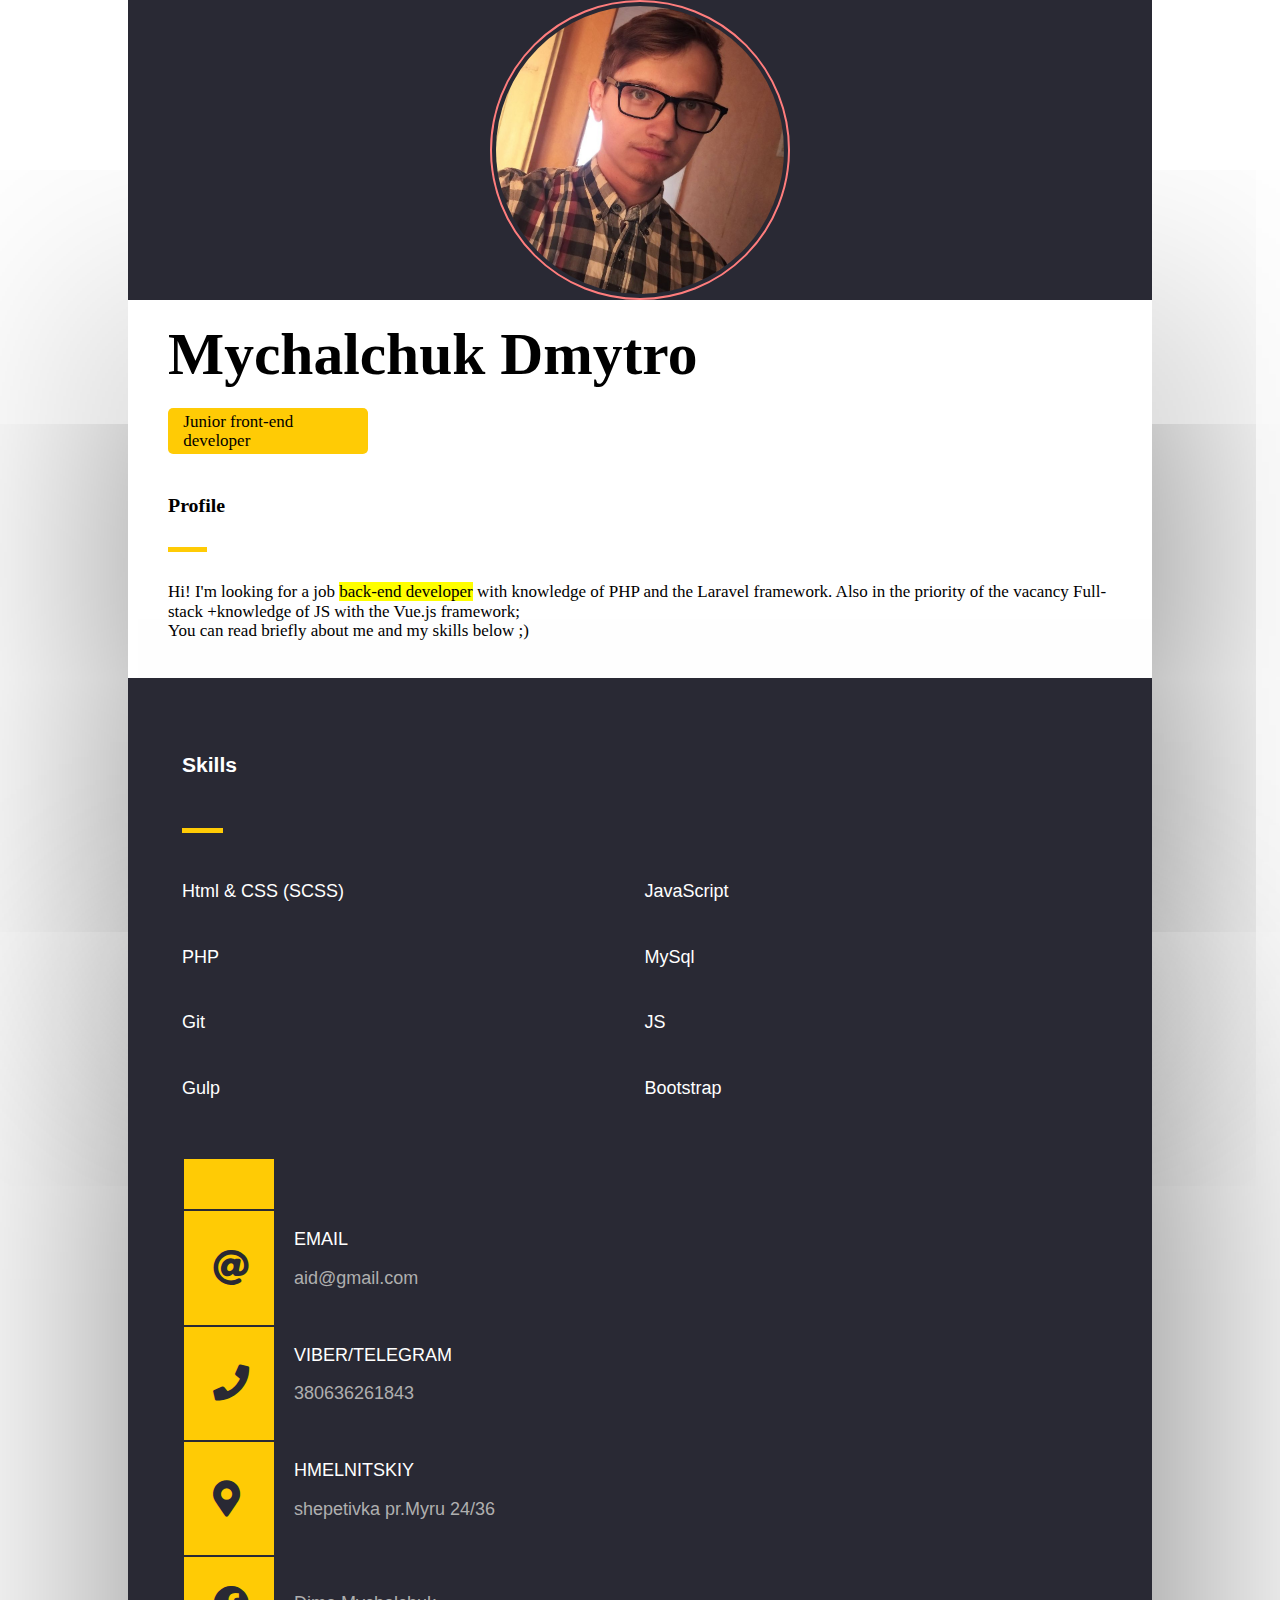
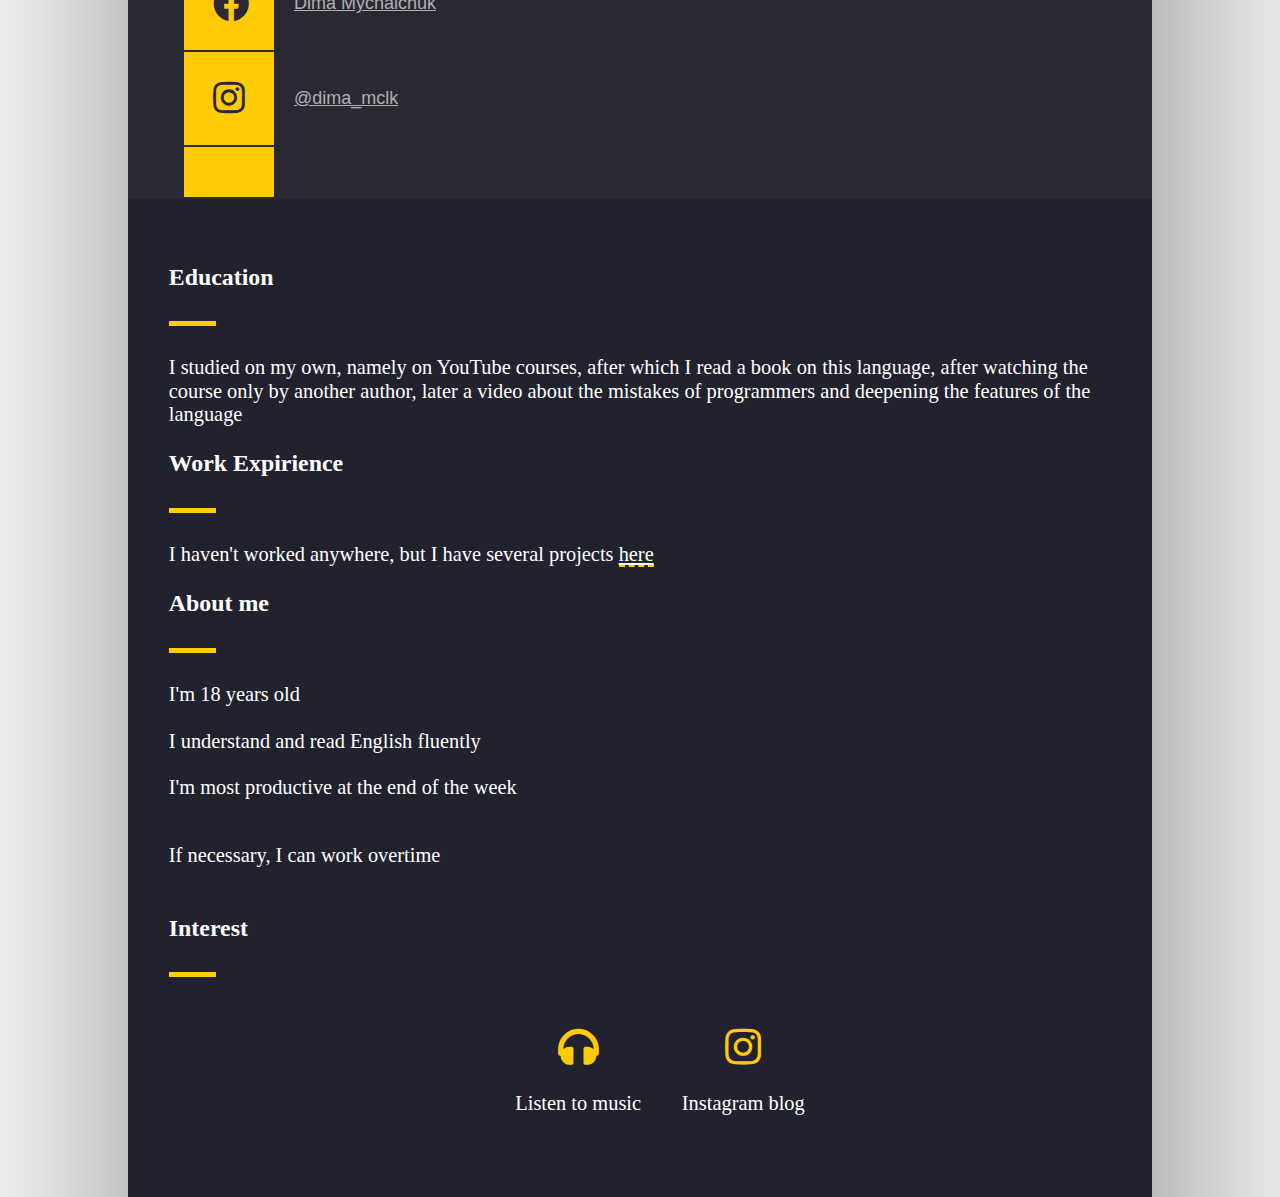
==== index.html @ 599c6491 "version 0.1" ====
<!DOCTYPE html>
<html lang="eng">

<head>
   <meta charset="UTF-8">
   <meta name="viewport" content="width=device-width, initial-scale=1.0">
   <title id='title'>Portfolio</title>
   <link rel="stylesheet" href="https://stackpath.bootstrapcdn.com/bootstrap/5.0.0-alpha1/css/bootstrap.min.css"
      integrity="sha384-r4NyP46KrjDleawBgD5tp8Y7UzmLA05oM1iAEQ17CSuDqnUK2+k9luXQOfXJCJ4I" crossorigin="anonymous">
   <link href="https://use.fontawesome.com/releases/v5.0.13/css/all.css" rel="stylesheet">
   <link rel="stylesheet" href="assets/css/normilize.css">
   <link rel="stylesheet" href="assets/css/style.css">

</head>

<body>

   <div class="container-fluid">
      <div class="front">
         <header>
            <div class="row shadows">
               <div class="col-12 col-sm-12 col-md-5 head_avatar">
                  <img class="avatar" src="assets/img/1.jpg">
               </div>
               <div class="col-12 col-sm-12 col-md-7">
                  <!-- <ul class="language">
                     <li><a id="ua" class='not_current' href='#'>UA</a></li>
                     <li><a id="eng" class="current_language" href='#'>ENG</a></li>
                  </ul> -->
                  <div class="header_wrapper">
                     <h1 id='name'><strong>Mychalchuk</strong> Dmytro</h1>
                     <p class="mark_head">Junior front-end developer</p>
                     <h3 id='profile'>Profile</h3>
                     <p class="yellow_line"></p>
                     <p class='bio' id='bio'>Hi! I'm looking for a job <mark>back-end developer</mark> with
                        knowledge of PHP and the Laravel framework.
                        Also in the priority of the vacancy Full-stack +knowledge of JS with the Vue.js framework; <br>
                        You can read briefly about me and my skills below ;)
                     </p>
                  </div>
               </div>
            </div>
         </header>

         <main>
            <div class="row shadows ">
               <div class="col-12 col-sm-12 col-md-5  wrapper-side">


                  <h3 class="mt-5" id="skill">Skills</h3>
                  <p class="yellow_line"></p>
                  <div class="grid_skill">
                     <p>Html & CSS (SCSS)</p>
                     <p>JavaScript</p>
                     <p>PHP</p>
                     <p>MySql</p>
                     <p>Git</p>
                     <p>JS</p>
                     <p>Gulp</p>
                     <p>Bootstrap</p>
                  </div>

                  <table>
                     <tbody>
                        <tr>
                           <td class="table_head"></td>
                           <td></td>
                        </tr>
                        <tr>
                           <td class="table_head"><i class="fas fa-at"></i></td>
                           <td class="table_contact">
                              <p class="td_head">email</p>
                              <p class="td_data">aid@gmail.com</p>
                           </td>
                        </tr>
                        <tr>
                           <td class="table_head"><i class="fas fa-phone"></i></td>
                           <td class="table_contact">
                              <p class="td_head">Viber/Telegram</p>
                              <p class="td_data tel">380636261843</p>

                           </td>
                        </tr>
                        <tr>
                           <td class="table_head"> <i class="fas fa-map-marker-alt"></i></td>
                           <td class="table_contact">
                              <p class="td_head" id="area">Hmelnitskiy</p>
                              <p class="td_data" id="area-place">shepetivka pr.Myru 24/36</p>
                           </td>
                        </tr>
                        <tr>
                           <td class="table_head"><i class="fab fa-facebook"></i></td>
                           <td class="table_contact">
                              <p class='td_data'><a class="td_data" href='https://www.facebook.com/dima.muchalchuk/'>
                                    Dima Mychalchuk </a></p>
                           </td>
                        </tr>
                        <tr>
                           <td class="table_head"><i class="fab fa-instagram"></i></td>
                           <td class="table_contact">
                              <p class='td_data'><a class="td_data" href='https://www.instagram.com/dima_mclk/'>
                                    @dima_mclk</a></p>
                           </td>
                        </tr>

                        <tr>
                           <td class="table_head"></td>
                           <td></td>
                        </tr>

                     </tbody>
                  </table>
               </div>

               <div class="col-12 col-sm-12 col-md-7 bg_main">
                  <h3 id='education'>Education</h3>
                  <p class="yellow_line"></p>
                  <p id='describe_education'>I studied on my own, namely on YouTube courses,
                     after which I read a book on this language,
                     after watching the course only by another author, later a video about the mistakes of
                     programmers and deepening the features of the language
                  </p>
                  <h3 id="expirience">Work Expirience</h3>
                  <p class="yellow_line"></p>
                  <div class="wrapper_to_project">
                     <p id='expirience_text'>I haven't worked anywhere, but I have several projects <!-- <button
                           class='link-projects redirect' type="button" id='redirectProject'>here</button></p> -->
                           <a class="link-projects" href='projects.html'>here</a>
                  </div>
                  <h3 id='about_me_h'>About me</h3>
                  <p class="yellow_line"></p>
                  <div class="row">
                     <div class=" col-6">
                        <p id='about_me_b1'>
                           I'm 18 years old<br><br>
                           I understand and read English fluently<br><br>
                           I'm most productive at the end of the week<br><br>

                        </p>
                     </div>
                     <div class=" col-6">
                        <p id='about_me_b2'>
                           If necessary, I can work overtime<br><br>

                        </p>
                     </div>
                  </div>

                  <h3 id='interest_h'>Interest</h3>
                  <p class="yellow_line"></p>
                  <ul class="hobby items" id='hobby'>
                     <li> <i class="fa fa-headphones" aria-hidden="true"></i><br>Listen to music </li>
                     <!-- <li> <i class="fas fa-camera-retro"></i><br>Photo and video editing</li> -->
                     <li><i class="fab fa-instagram"></i><br>Instagram blog</li>
                     <!-- <li><i class="fas fa-utensils"></i><br>Cooking</li> -->
                  </ul>

               </div>
            </div>
         </main>
      </div>





      <div class="back ">
         <h1 class='pt-3 back__title' align='center'>

            <i class="previous space-left fas fa-arrow-circle-left"></i>
            My projects
            <i class="git fab fa-github"></i>
         </h1>
         <hr>

         <div class='head pl-5 pb-3'>
            <h3>Html & css</h3>
         </div>
         <div class="box p-3">
            <h4 class="">1. Name</h4>
            <div class="row">
               <div class="col-sm-12 col-md-6">
                  <h5>Description</h5>
                  <p>Lorem ipsum dolor, sit amet consectetur adipisicing elit. Fuga delectus suscipit odio sint, dolore
                     officiis ipsam ea magni ipsa hic labore vero aspernatur quod voluptas! Magnam maiores eligendi
                     veniam delectus?
                     Corporis quos numquam deserunt cumque aspernatur molestias perferendis iure ipsam, commodi id quod
                     perspiciatis in soluta aliquam expedita quae eaque quam corrupti magnam totam doloribus. Vitae
                     aliquid repellat ea voluptates.
                  </p>
                  <h5>Tehnologies</h5>
               </div>
               <div class=" col-sm-12 col-md-6">
                  <img src="assets/img/img_placeholder.jpeg" width="100%">
                  <div class='image_list'>
                     <img src="assets/img/img_placeholder.jpeg" width="">
                     <img src="assets/img/img_placeholder.jpeg" width="">
                     <img src="assets/img/img_placeholder.jpeg" width="">
                     <img src="assets/img/img_placeholder.jpeg" width="">

                  </div>
               </div>
            </div>

            </p>
         </div>
         <div class="box p-3">
            <h4 class="">1. Name</h4>
            <div class="row">
               <div class=" col-sm-12 col-md-6">
                  <h5>Description</h5>
                  <p>Lorem ipsum dolor, sit amet consectetur adipisicing elit. Fuga delectus suscipit odio sint, dolore
                     officiis ipsam ea magni ipsa hic labore vero aspernatur quod voluptas! Magnam maiores eligendi
                     veniam delectus?
                     Corporis quos numquam deserunt cumque aspernatur molestias perferendis iure ipsam, commodi id quod
                     perspiciatis in soluta aliquam expedita quae eaque quam corrupti magnam totam doloribus. Vitae
                     aliquid repellat ea voluptates.
                  </p>
                  <h5>Tehnologies</h5>
               </div>
               <div class="col-sm-12 col-md-6">
                  <img src="assets/img/img_placeholder.jpeg" width="100%">
                  <div class='image_list'>
                     <img src="assets/img/img_placeholder.jpeg" width="">
                     <img src="assets/img/img_placeholder.jpeg" width="">
                     <img src="assets/img/img_placeholder.jpeg" width="">
                     <img src="assets/img/img_placeholder.jpeg" width="">

                  </div>
               </div>
            </div>

            </p>
         </div>
         <div class="box p-3">
            <h4 class="">1. Name</h4>
            <div class="row">
               <div class="col-sm-12 col-md-6">
                  <h5>Description</h5>
                  <p>Lorem ipsum dolor, sit amet consectetur adipisicing elit. Fuga delectus suscipit odio sint, dolore
                     officiis ipsam ea magni ipsa hic labore vero aspernatur quod voluptas! Magnam maiores eligendi
                     veniam delectus?
                     Corporis quos numquam deserunt cumque aspernatur molestias perferendis iure ipsam, commodi id quod
                     perspiciatis in soluta aliquam expedita quae eaque quam corrupti magnam totam doloribus. Vitae
                     aliquid repellat ea voluptates.
                  </p>
                  <h5>Tehnologies</h5>
               </div>
               <div class="col-sm-12 col-md-6">
                  <img src="assets/img/img_placeholder.jpeg" width="100%">
                  <div class='image_list'>
                     <img src="assets/img/img_placeholder.jpeg" width="">
                     <img src="assets/img/img_placeholder.jpeg" width="">
                     <img src="assets/img/img_placeholder.jpeg" width="">
                     <img src="assets/img/img_placeholder.jpeg" width="">

                  </div>
               </div>
            </div>

            </p>
         </div>
         <div class="box p-3">
            <h4 class="">1. Name</h4>
            <div class="row">
               <div class="col-sm-12 col-md-6">
                  <h5>Description</h5>
                  <p>Lorem ipsum dolor, sit amet consectetur adipisicing elit. Fuga delectus suscipit odio sint, dolore
                     officiis ipsam ea magni ipsa hic labore vero aspernatur quod voluptas! Magnam maiores eligendi
                     veniam delectus?
                     Corporis quos numquam deserunt cumque aspernatur molestias perferendis iure ipsam, commodi id quod
                     perspiciatis in soluta aliquam expedita quae eaque quam corrupti magnam totam doloribus. Vitae
                     aliquid repellat ea voluptates.
                  </p>
                  <h5>Tehnologies</h5>
               </div>
               <div class=" col-sm-12 col-md-6">
                  <img src="assets/img/img_placeholder.jpeg" width="100%">
                  <div class='image_list'>
                     <img src="assets/img/img_placeholder.jpeg" width="">
                     <img src="assets/img/img_placeholder.jpeg" width="">
                     <img src="assets/img/img_placeholder.jpeg" width="">
                     <img src="assets/img/img_placeholder.jpeg" width="">

                  </div>
               </div>
            </div>

            </p>
         </div>
         <div class="box p-3">
            <h4 class="">1. Name</h4>
            <div class="row">
               <div class=" col-sm-12 col-md-6">
                  <h5>Description</h5>
                  <p>Lorem ipsum dolor, sit amet consectetur adipisicing elit. Fuga delectus suscipit odio sint, dolore
                     officiis ipsam ea magni ipsa hic labore vero aspernatur quod voluptas! Magnam maiores eligendi
                     veniam delectus?
                     Corporis quos numquam deserunt cumque aspernatur molestias perferendis iure ipsam, commodi id quod
                     perspiciatis in soluta aliquam expedita quae eaque quam corrupti magnam totam doloribus. Vitae
                     aliquid repellat ea voluptates.
                  </p>
                  <h5>Tehnologies</h5>
               </div>
               <div class="col-sm-12 col-md-6">
                  <img src="assets/img/img_placeholder.jpeg" width="100%">
                  <div class='image_list'>
                     <img src="assets/img/img_placeholder.jpeg" width="">
                     <img src="assets/img/img_placeholder.jpeg" width="">
                     <img src="assets/img/img_placeholder.jpeg" width="">
                     <img src="assets/img/img_placeholder.jpeg" width="">

                  </div>
               </div>
            </div>

            </p>
         </div>
         <div class="box p-3">
            <h4 class="">1. Name</h4>
            <div class="row">
               <div class="col-sm-12 col-md-6">
                  <h5>Description</h5>
                  <p>Lorem ipsum dolor, sit amet consectetur adipisicing elit. Fuga delectus suscipit odio sint, dolore
                     officiis ipsam ea magni ipsa hic labore vero aspernatur quod voluptas! Magnam maiores eligendi
                     veniam delectus?
                     Corporis quos numquam deserunt cumque aspernatur molestias perferendis iure ipsam, commodi id quod
                     perspiciatis in soluta aliquam expedita quae eaque quam corrupti magnam totam doloribus. Vitae
                     aliquid repellat ea voluptates.
                  </p>
                  <h5>Tehnologies</h5>
               </div>
               <div class="col-sm-12 col-md-6">
                  <img src="assets/img/img_placeholder.jpeg" width="100%">
                  <div class='image_list'>
                     <img src="assets/img/img_placeholder.jpeg" width="">
                     <img src="assets/img/img_placeholder.jpeg" width="">
                     <img src="assets/img/img_placeholder.jpeg" width="">
                     <img src="assets/img/img_placeholder.jpeg" width="">

                  </div>
               </div>
            </div>

            </p>
         </div>

      </div>
   </div>
   <!-- <script type='module' src="assets/js/language.js"></script> -->
   <script src="assets/js/slide.js"></script>
</body>

</html>
---- assets/css/normilize.css ----
/*! normalize.css v8.0.1 | MIT License | github.com/necolas/normalize.css */

/* Document
   ========================================================================== */

/**
 * 1. Correct the line height in all browsers.
 * 2. Prevent adjustments of font size after orientation changes in iOS.
 */

html {
	line-height: 1.15;
	/* 1 */
	-webkit-text-size-adjust: 100%;
	/* 2 */
}

/* Sections
   ========================================================================== */

/**
 * Remove the margin in all browsers.
 */

body {
	margin: 0;
}

/**
 * Render the `main` element consistently in IE.
 */

main {
	display: block;
}

/**
 * Correct the font size and margin on `h1` elements within `section` and
 * `article` contexts in Chrome, Firefox, and Safari.
 */

h1 {
	font-size: 2em;
	margin: 0.67em 0;
}

/* Grouping content
   ========================================================================== */

/**
 * 1. Add the correct box sizing in Firefox.
 * 2. Show the overflow in Edge and IE.
 */

hr {
	box-sizing: content-box;
	/* 1 */
	height: 0;
	/* 1 */
	overflow: visible;
	/* 2 */
}

/**
 * 1. Correct the inheritance and scaling of font size in all browsers.
 * 2. Correct the odd `em` font sizing in all browsers.
 */

pre {
	font-family: monospace, monospace;
	/* 1 */
	font-size: 1em;
	/* 2 */
}

/* Text-level semantics
   ========================================================================== */

/**
 * Remove the gray background on active links in IE 10.
 */

a {
	background-color: transparent;
}

/**
 * 1. Remove the bottom border in Chrome 57-
 * 2. Add the correct text decoration in Chrome, Edge, IE, Opera, and Safari.
 */

abbr[title] {
	border-bottom: none;
	/* 1 */
	text-decoration: underline;
	/* 2 */
	text-decoration: underline dotted;
	/* 2 */
}

/**
 * Add the correct font weight in Chrome, Edge, and Safari.
 */

b,
strong {
	font-weight: bolder;
}

/**
 * 1. Correct the inheritance and scaling of font size in all browsers.
 * 2. Correct the odd `em` font sizing in all browsers.
 */

code,
kbd,
samp {
	font-family: monospace, monospace;
	/* 1 */
	font-size: 1em;
	/* 2 */
}

/**
 * Add the correct font size in all browsers.
 */

small {
	font-size: 80%;
}

/**
 * Prevent `sub` and `sup` elements from affecting the line height in
 * all browsers.
 */

sub,
sup {
	font-size: 75%;
	line-height: 0;
	position: relative;
	vertical-align: baseline;
}

sub {
	bottom: -0.25em;
}

sup {
	top: -0.5em;
}

/* Embedded content
   ========================================================================== */

/**
 * Remove the border on images inside links in IE 10.
 */

img {
	border-style: none;
}

/* Forms
   ========================================================================== */

/**
 * 1. Change the font styles in all browsers.
 * 2. Remove the margin in Firefox and Safari.
 */

button,
input,
optgroup,
select,
textarea {
	font-family: inherit;
	/* 1 */
	font-size: 100%;
	/* 1 */
	line-height: 1.15;
	/* 1 */
	margin: 0;
	/* 2 */
}

/**
 * Show the overflow in IE.
 * 1. Show the overflow in Edge.
 */

button,
input {
	/* 1 */
	overflow: visible;
}

/**
 * Remove the inheritance of text transform in Edge, Firefox, and IE.
 * 1. Remove the inheritance of text transform in Firefox.
 */

button,
select {
	/* 1 */
	text-transform: none;
}

/**
 * Correct the inability to style clickable types in iOS and Safari.
 */

button,
[type="button"],
[type="reset"],
[type="submit"] {
	-webkit-appearance: button;
}

/**
 * Remove the inner border and padding in Firefox.
 */

button::-moz-focus-inner,
[type="button"]::-moz-focus-inner,
[type="reset"]::-moz-focus-inner,
[type="submit"]::-moz-focus-inner {
	border-style: none;
	padding: 0;
}

/**
 * Restore the focus styles unset by the previous rule.
 */

button:-moz-focusring,
[type="button"]:-moz-focusring,
[type="reset"]:-moz-focusring,
[type="submit"]:-moz-focusring {
	outline: 1px dotted ButtonText;
}

/**
 * Correct the padding in Firefox.
 */

fieldset {
	padding: 0.35em 0.75em 0.625em;
}

/**
 * 1. Correct the text wrapping in Edge and IE.
 * 2. Correct the color inheritance from `fieldset` elements in IE.
 * 3. Remove the padding so developers are not caught out when they zero out
 *    `fieldset` elements in all browsers.
 */

legend {
	box-sizing: border-box;
	/* 1 */
	color: inherit;
	/* 2 */
	display: table;
	/* 1 */
	max-width: 100%;
	/* 1 */
	padding: 0;
	/* 3 */
	white-space: normal;
	/* 1 */
}

/**
 * Add the correct vertical alignment in Chrome, Firefox, and Opera.
 */

progress {
	vertical-align: baseline;
}

/**
 * Remove the default vertical scrollbar in IE 10+.
 */

textarea {
	overflow: auto;
}

/**
 * 1. Add the correct box sizing in IE 10.
 * 2. Remove the padding in IE 10.
 */

[type="checkbox"],
[type="radio"] {
	box-sizing: border-box;
	/* 1 */
	padding: 0;
	/* 2 */
}

/**
 * Correct the cursor style of increment and decrement buttons in Chrome.
 */

[type="number"]::-webkit-inner-spin-button,
[type="number"]::-webkit-outer-spin-button {
	height: auto;
}

/**
 * 1. Correct the odd appearance in Chrome and Safari.
 * 2. Correct the outline style in Safari.
 */

[type="search"] {
	-webkit-appearance: textfield;
	/* 1 */
	outline-offset: -2px;
	/* 2 */
}

/**
 * Remove the inner padding in Chrome and Safari on macOS.
 */

[type="search"]::-webkit-search-decoration {
	-webkit-appearance: none;
}

/**
 * 1. Correct the inability to style clickable types in iOS and Safari.
 * 2. Change font properties to `inherit` in Safari.
 */

::-webkit-file-upload-button {
	-webkit-appearance: button;
	/* 1 */
	font: inherit;
	/* 2 */
}

/* Interactive
   ========================================================================== */

/*
 * Add the correct display in Edge, IE 10+, and Firefox.
 */

details {
	display: block;
}

/*
 * Add the correct display in all browsers.
 */

summary {
	display: list-item;
}

/* Misc
   ========================================================================== */

/**
 * Add the correct display in IE 10+.
 */

template {
	display: none;
}

/**
 * Add the correct display in IE 10.
 */

[hidden] {
	display: none;
}

* {
	box-sizing: border-box;
}

*::before,
*::after {
	box-sizing: border-box;
}
---- assets/css/style.css ----
:root {
   --color-head: rgb(255, 255, 255);
   /* --height-head: 430px; */
   --bg-color: #22222E;
   --bg-side-color: #292934;
   --mark-color: #FFCB05;
   font-size: calc(1vh + 0.5em);
}



body {
   overflow-x: hidden;
}

.col-5 {
   background-color: var(--bg-side-color);
}

i {
   font-size: 2em;
}

.shadows {
   box-shadow: 11px 19rem 16rem rgb(0 0 0 / 50%) !important;
}

/*****************************************
***** Head section 1 *********************
*****************************************/
header {
   background-color: var(--color-head);
   height: var(--height-head);
}

.head_avatar {
   background-color: var(--bg-side-color);
   display: flex;
   justify-content: center;
   align-items: center;
}

.avatar {
   display: block;
   width: 300px;
   height: 300px;
   border-radius: 50%;
   padding: 4px;
   border: 2px solid rgb(255, 125, 125);
   object-fit: cover;
}

/*****************************************
******* Head section 2 *******************
*****************************************/
.language li {
   display: inline-block;
   margin-right: 0.5em;
}

.language {
   display: flex;
   justify-content: flex-end;
}

.current_language {
   color: black;
   text-decoration: none;
   cursor: default;
}

.current_language:hover {
   color: black;
}

.header_wrapper {
   padding: 20px 20px 20px 40px;
}

h1 {
   font-size: 3.5em;
   margin-bottom: 20px;
   margin-top: 0;
}

/* h3{
   margin-bottom: 40px;
} */


.mark_head {
   background-color: var(--mark-color);
   max-width: 200px;
   padding: 0.2em 0.9em;
   border-radius: 0.3em;

   margin-bottom: 40px;
   /* font-size: 1.1em; */
}

.yellow_line {
   width: 2.3em;
   background-color: var(--mark-color);
   height: 5px;
   margin: 30px 0;
}

.mark_main {
   background-color: var(--mark-color);
   max-width: 200px;
   padding: 0.2em 0.9em;
   border-radius: 0.3em;
}

.mark {
   background-color: var(--mark-color);
}

.table_head {
   color: var(--bg-side-color);
}

/******************************
********* side container ******
*****************************/
.bg_main {
   color: #fff;
   background-color: var(--bg-color);
   padding: 2em;
   font-size: 1.2em;
   position: relative;
}

.main {
   color: #fff;

}

.wrapper-side {
   padding: 3em 3em 0 3em;
   display: flex;
   flex-direction: column;
   color: #fff;
   background-color: var(--bg-side-color);
   font-size: 18px;
   font-family: 'Segoe UI', Tahoma, Geneva, Verdana, sans-serif;
}

.grid_skill {
   display: grid;
   grid-template-columns: repeat(2, 1fr);
   grid-gap: 0.5em;
   margin-bottom: 40px;
   flex: 1 0 auto;
}

/* .grid_skill p:nth-child(2n+1) {
   color: var(--mark-color);
   font-weight: 500;
} */

.grid_contact {
   display: grid;
   grid-template-columns: repeat(1, 1fr 3fr);
   grid-gap: 0;
}

.table_contact {
   padding: 1em;
}

.td_head {
   text-transform: uppercase;
   margin: 0;
}

.td_data {
   color: rgb(175, 175, 175);
}

.table_head {
   background-color: var(--mark-color);
   width: 5vw;
   padding: 1.4em;
   padding-left: 1.6em;
}


/************************
********** main *********
*************************/
.hobby {
   list-style: none;
   display: flex;
   flex-wrap: wrap;
   justify-content: center;
}

.hobby i {
   color: var(--mark-color);
}

.hobby>li {
   display: flex;
   flex-direction: column;
   justify-content: center;
   align-items: center;
   text-align: center;
   margin: 1em;
   /* height: 20px; */
}

.link-projects {
   background: none;
   border: none;
   outline: none;
   color: #fff;
   outline: none;
   border-bottom: 2px dashed var(--mark-color);
}

.link-projects:hover {
   color: var(--mark-color);
   transition: all .5s;
}

/***************************
****************************
**********next page*********
****************************
***************************/
.container-fluid {
   position: relative;
   width: min(1300px, 80vw);
   margin: 0 auto;
   transform-style: preserve-3d;

}

.front,
.back {
   position: absolute;
   width: 100%;
   height: 100%;
   top: 0;
   left: 0;
}

.front {
   backface-visibility: hidden;
   transform: rotateY(0deg);
   z-index: 2;
}

.back {
   background-color: var(--bg-side-color);
   /* height: 300vh; */
   transform: rotateY(-180deg);
   color: #fff;
   /* display: none; */
}


/* 
.front {
   display: none;
}

.back {
   transform: rotateY(360deg);
   z-index: 4;
   height: auto;

}

.box {
   display: block !important;
} */

/*************************
**************************
***********back***********
**************************/
.back__title {
   position: relative;
}

.previous {
   font-size: 50px;
   position: absolute;
   left: -5vw;
   color: var(--bg-side-color);
   transition: all 0.5s;
   cursor: pointer;
   opacity: 0;
}

.space-left {
   left: -50vw;
}

.image_list {
   display: flex;
   justify-content: center;
   overflow: hidden;
   flex-direction: row;
   align-items: center;
}

.image_list img {
   width: 25%;
}

.box {
   display: none;
   transition: all 0.5s;
}

.git {
   font-size: 40px;
}

/***************************
****************************
**********Adaptive**********
****************************
***************************/

@media (max-width: 1140px) {
   .bg_main {

      padding: 1em;
   }
}

@media (max-width: 992px) {
   .previous {
      left: -7vw;
   }
}

@media (max-width: 768px) {
   .previous {
      left: -9vw;
   }

   .container-fluid {
      width: min(75vw, 1300px);
   }
}

@media (max-width: 576px) {
   .container-fluid {
      width: min(100vw, 1300px);
   }

   .back,
   .front {
      padding: 0 10px;
   }

   .head_avatar {
      padding-top: 20px;
   }

   .back__title {
      font-size: 30px;
   }

   .previous {
      position: static;
      margin-right: 40px;
      color: #fff;
      font-size: 30px;
   }

   .git {
      display: none;
   }
}

@media (max-width: 375px) {}
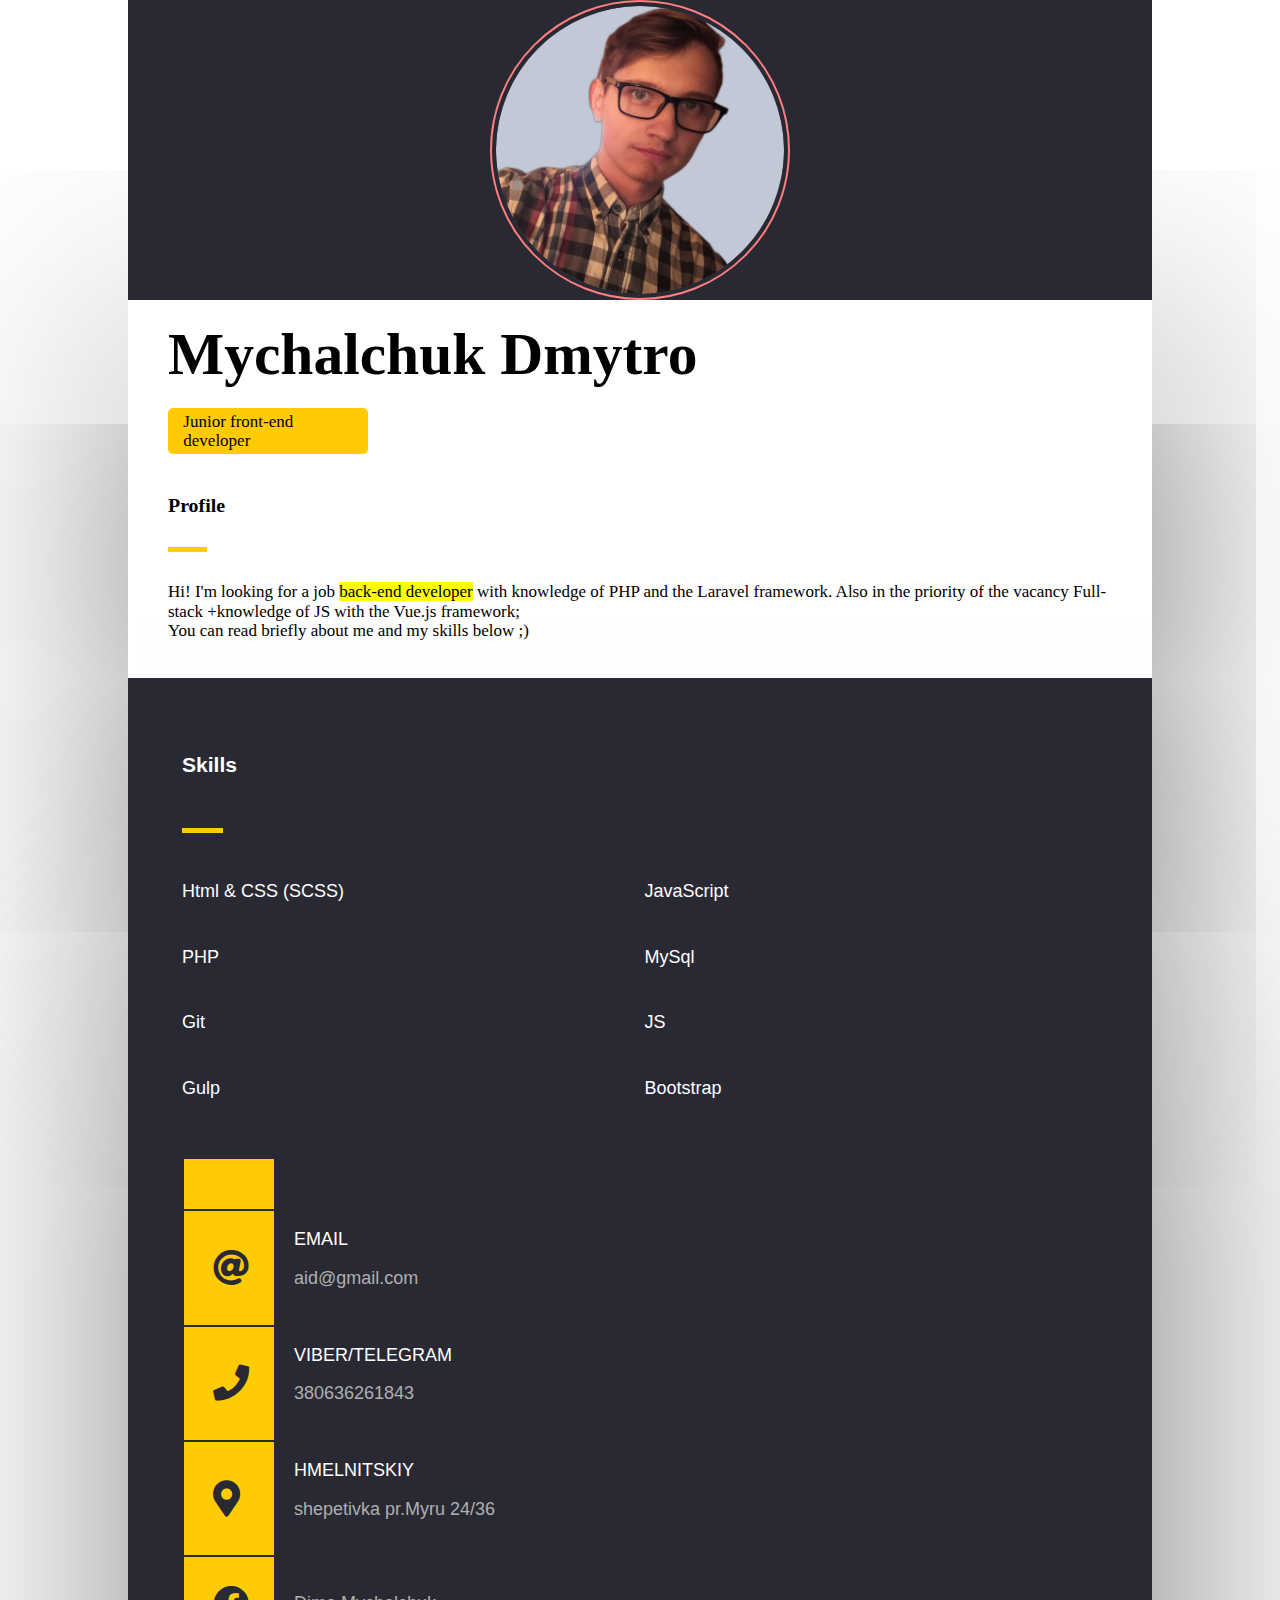
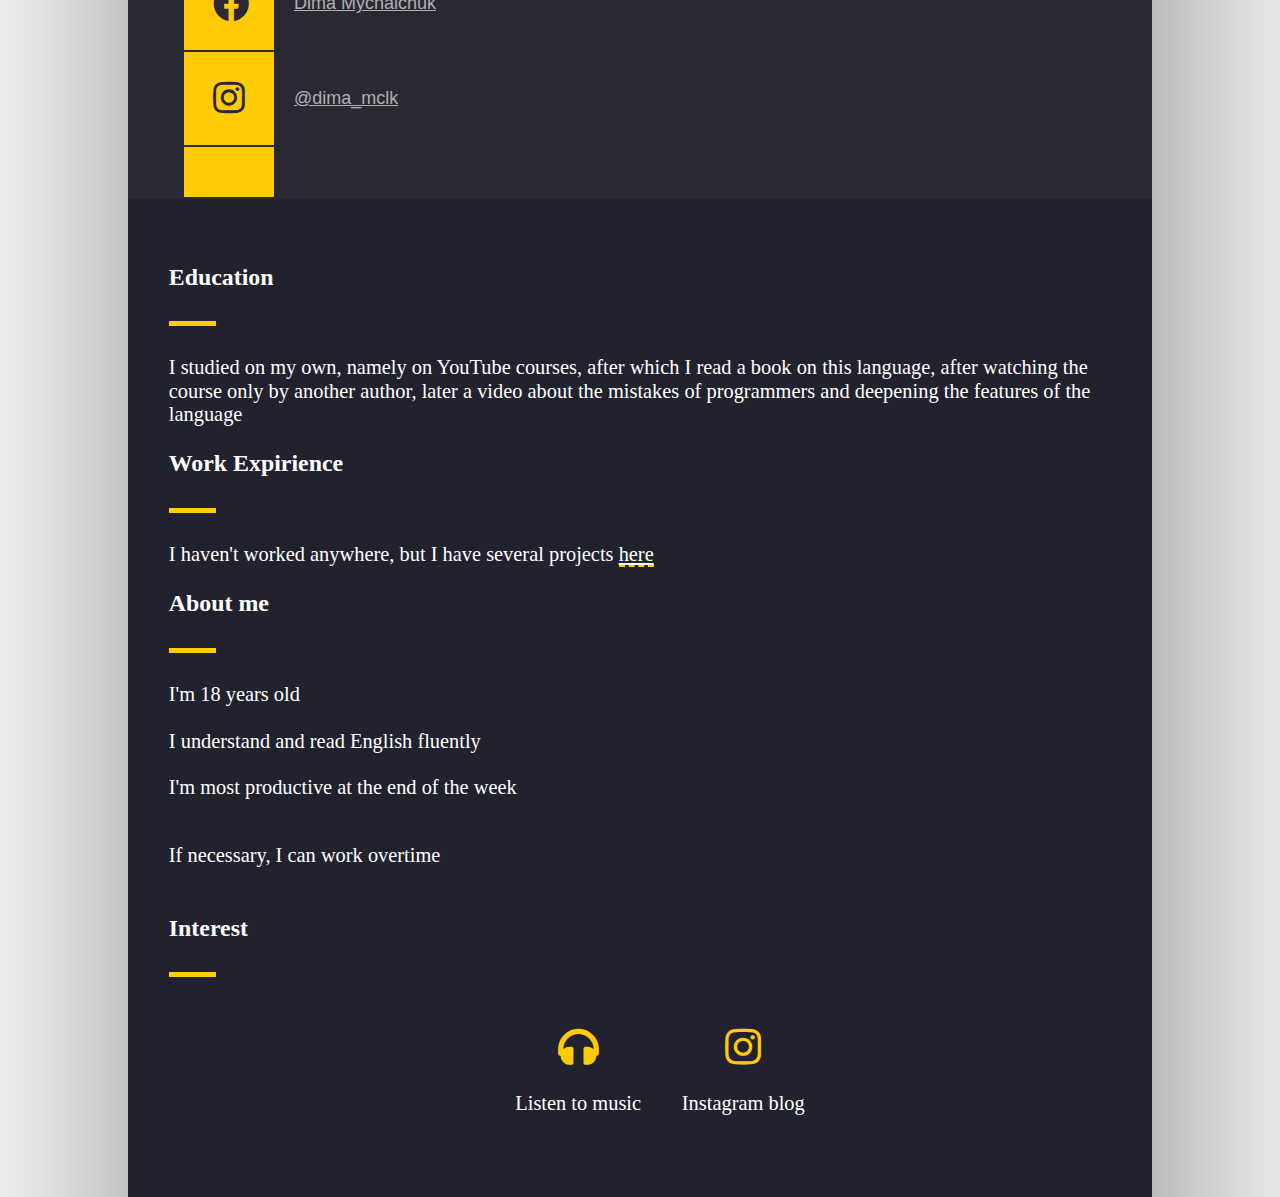
==== commit b1238466: "updated info" ====
--- a/index.html
+++ b/index.html
@@ -20,7 +20,7 @@
          <header>
             <div class="row shadows">
                <div class="col-12 col-sm-12 col-md-5 head_avatar">
-                  <img class="avatar" src="assets/img/1.jpg">
+                  <img class="avatar" src="profile-pic.png"">
                </div>
                <div class="col-12 col-sm-12 col-md-7">
                   <!-- <ul class="language">
